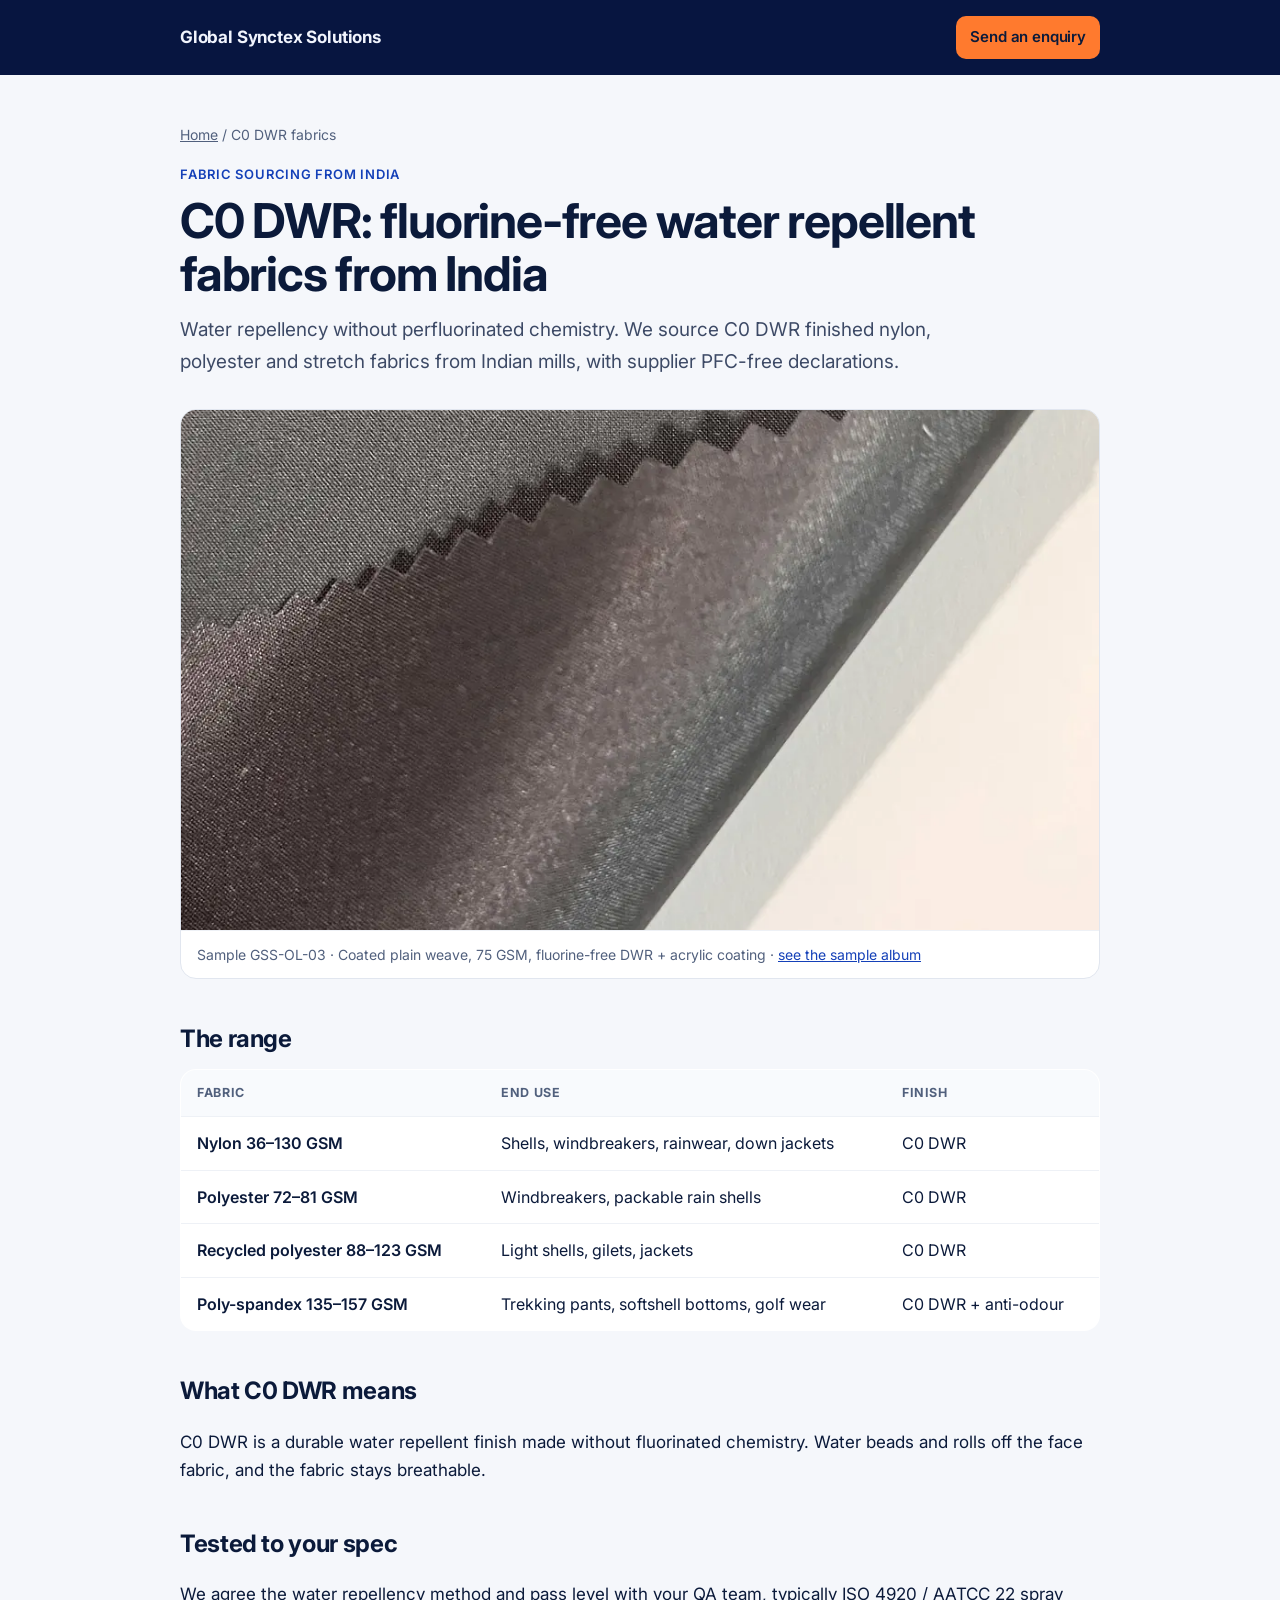
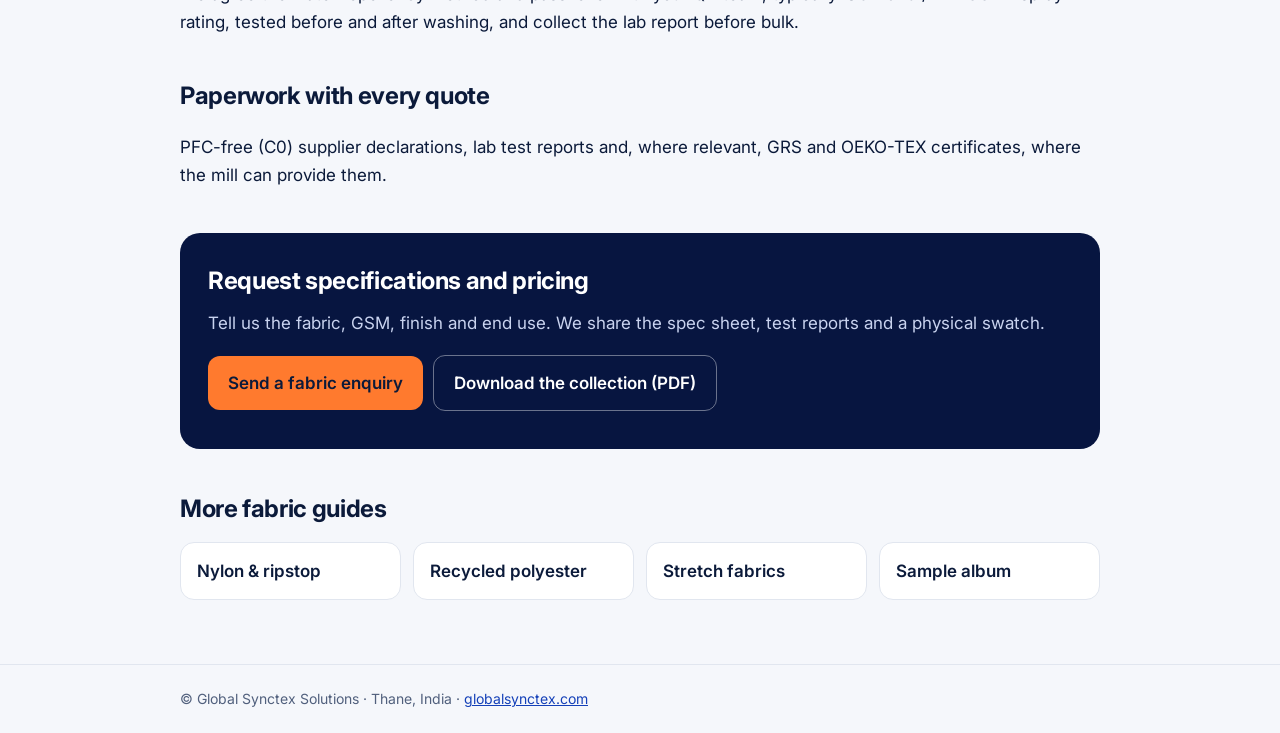
==== c0-dwr-fluorine-free-fabric-india.html @ 4fe4b37b "Create c0-dwr-fluorine-free-fabric-india.html" ====
<!doctype html>
<html lang="en">
<head>
<meta charset="utf-8">
<meta name="viewport" content="width=device-width,initial-scale=1">
<title>C0 DWR Fluorine-Free Water Repellent Fabrics from India | Global Synctex Solutions</title>
<meta name="description" content="PFAS-free C0 DWR water repellent fabrics in nylon, polyester, recycled polyester and stretch, sourced from Indian mills and tested to your water repellency spec.">
<link rel="canonical" href="https://globalsynctex.com/c0-dwr-fluorine-free-fabric-india.html">
<meta property="og:type" content="article"><meta property="og:title" content="C0 DWR Fluorine-Free Water Repellent Fabrics from India | Global Synctex Solutions"><meta property="og:description" content="PFAS-free C0 DWR water repellent fabrics in nylon, polyester, recycled polyester and stretch, sourced from Indian mills and tested to your water repellency spec."><meta property="og:url" content="https://globalsynctex.com/c0-dwr-fluorine-free-fabric-india.html"><meta property="og:image" content="https://globalsynctex.com/gss-ol-03-large.webp">
<link rel="preconnect" href="https://fonts.googleapis.com"><link rel="stylesheet" href="https://fonts.googleapis.com/css2?family=Inter:opsz,wght@14..32,400..800&display=swap">
<link rel="stylesheet" href="guides.css">
<script type="application/ld+json">{"@context": "https://schema.org", "@type": "BreadcrumbList", "itemListElement": [{"@type": "ListItem", "position": 1, "name": "Home", "item": "https://globalsynctex.com/"}, {"@type": "ListItem", "position": 2, "name": "C0 DWR fabrics", "item": "https://globalsynctex.com/c0-dwr-fluorine-free-fabric-india.html"}]}</script>
</head>
<body>
<header><div class="w"><a href="./">Global Synctex Solutions</a><a class="cta" href="./#enquire">Send an enquiry</a></div></header>
<main><div class="w">
<nav class="crumb" aria-label="Breadcrumb"><a href="./">Home</a> / C0 DWR fabrics</nav>
<span class="eyebrow">Fabric sourcing from India</span>
<h1>C0 DWR: fluorine-free water repellent fabrics from India</h1>
<p class="lede">Water repellency without perfluorinated chemistry. We source C0 DWR finished nylon, polyester and stretch fabrics from Indian mills, with supplier PFC-free declarations.</p>
<figure><img src="gss-ol-03-large.webp" alt="Coated plain weave fabric sample, GSS-OL-03" width="1280" height="960" loading="eager"><figcaption>Sample GSS-OL-03 · Coated plain weave, 75 GSM, fluorine-free DWR + acrylic coating · <a href="./#samples">see the sample album</a></figcaption></figure>
<h2>The range</h2>
<table><thead><tr><th>Fabric</th><th>End use</th><th>Finish</th></tr></thead><tbody><tr><td>Nylon 36–130 GSM</td><td>Shells, windbreakers, rainwear, down jackets</td><td>C0 DWR</td></tr><tr><td>Polyester 72–81 GSM</td><td>Windbreakers, packable rain shells</td><td>C0 DWR</td></tr><tr><td>Recycled polyester 88–123 GSM</td><td>Light shells, gilets, jackets</td><td>C0 DWR</td></tr><tr><td>Poly-spandex 135–157 GSM</td><td>Trekking pants, softshell bottoms, golf wear</td><td>C0 DWR + anti-odour</td></tr></tbody></table>
<h2>What C0 DWR means</h2><p>C0 DWR is a durable water repellent finish made without fluorinated chemistry. Water beads and rolls off the face fabric, and the fabric stays breathable.</p><h2>Tested to your spec</h2><p>We agree the water repellency method and pass level with your QA team, typically ISO 4920 / AATCC 22 spray rating, tested before and after washing, and collect the lab report before bulk.</p><h2>Paperwork with every quote</h2><p>PFC-free (C0) supplier declarations, lab test reports and, where relevant, GRS and OEKO-TEX certificates, where the mill can provide them.</p>
<div class="box"><h2>Request specifications and pricing</h2><p>Tell us the fabric, GSM, finish and end use. We share the spec sheet, test reports and a physical swatch.</p>
<a class="btn" href="./#enquire">Send a fabric enquiry</a><a class="btn sec" href="Global_Synctex_Performance_Fabrics.pdf" download>Download the collection (PDF)</a></div>
<h2>More fabric guides</h2><div class="more"><a href="nylon-ripstop-fabric-supplier-india.html">Nylon &amp; ripstop</a><a href="recycled-polyester-fabric-supplier-india.html">Recycled polyester</a><a href="stretch-fabric-trekking-pants-india.html">Stretch fabrics</a><a href="./#samples">Sample album</a></div>
</div></main>
<footer><div class="w">© Global Synctex Solutions · Thane, India · <a href="./">globalsynctex.com</a></div></footer>
</body>
</html>
---- guides.css ----
*{box-sizing:border-box}body{margin:0;font-family:Inter,system-ui,-apple-system,"Segoe UI",Roboto,Arial,sans-serif;color:#0b1a3a;background:#f5f7fb;font-size:17px;line-height:1.65}
a{color:#1440b8}a:hover{color:#0c2a80}
header{background:#071540;color:#f1f4fd}header .w{display:flex;justify-content:space-between;align-items:center;gap:16px;padding:16px 20px}
header a{color:#f1f4fd;text-decoration:none;font-weight:700;letter-spacing:-.01em}header .cta{background:#ff7a2e;color:#0b1a3a;border-radius:10px;padding:9px 14px;font-weight:600;font-size:15px}
.w{max-width:960px;margin:0 auto}main .w{padding:48px 20px 64px}
.crumb{font-size:14px;color:#51607d}.crumb a{color:#51607d}
.eyebrow{display:inline-block;margin-top:18px;font-size:13px;font-weight:600;letter-spacing:.06em;text-transform:uppercase;color:#1440b8}
h1{font-size:clamp(32px,4.4vw,48px);line-height:1.1;letter-spacing:-.025em;margin:8px 0 14px}
.lede{font-size:19px;color:#3d4a66;max-width:44em;margin:0}
figure{margin:32px 0;border-radius:16px;overflow:hidden;border:1px solid #e1e6ef;background:#fff}figure img{display:block;width:100%;height:auto;max-height:520px;object-fit:cover}figcaption{padding:12px 16px;font-size:14px;color:#51607d;border-top:1px solid #eef1f6}
h2{font-size:24px;letter-spacing:-.015em;margin:40px 0 10px}
table{width:100%;border-collapse:collapse;background:#fff;border:1px solid #e1e6ef;border-radius:16px;overflow:hidden;font-size:16px}
th,td{text-align:left;padding:13px 16px;border-bottom:1px solid #eef1f6;vertical-align:top}thead th{font-size:12.5px;letter-spacing:.05em;text-transform:uppercase;color:#51607d;background:#f8fafd}
tbody tr:last-child td{border-bottom:0}td:first-child{font-weight:600;white-space:nowrap}
.box{margin-top:44px;background:#071540;color:#f1f4fd;border-radius:20px;padding:28px}.box h2{margin:0 0 8px;color:#fff}.box p{margin:0 0 18px;color:#c9d3ef}
.btn{display:inline-block;background:#ff7a2e;color:#0b1a3a;font-weight:600;text-decoration:none;border-radius:12px;padding:13px 20px;margin:0 10px 10px 0}.btn.sec{background:transparent;color:#fff;border:1px solid rgba(255,255,255,.4)}
.more{display:grid;grid-template-columns:repeat(auto-fit,minmax(200px,1fr));gap:12px;margin-top:14px}
.more a{display:block;background:#fff;border:1px solid #e1e6ef;border-radius:14px;padding:14px 16px;text-decoration:none;font-weight:600;color:#0b1a3a}.more a:hover{border-color:#1440b8;color:#1440b8}
footer{border-top:1px solid #e1e6ef}footer .w{padding:22px 20px;font-size:14px;color:#51607d}
@media(max-width:600px){td:first-child{white-space:normal}th,td{padding:11px 12px}}
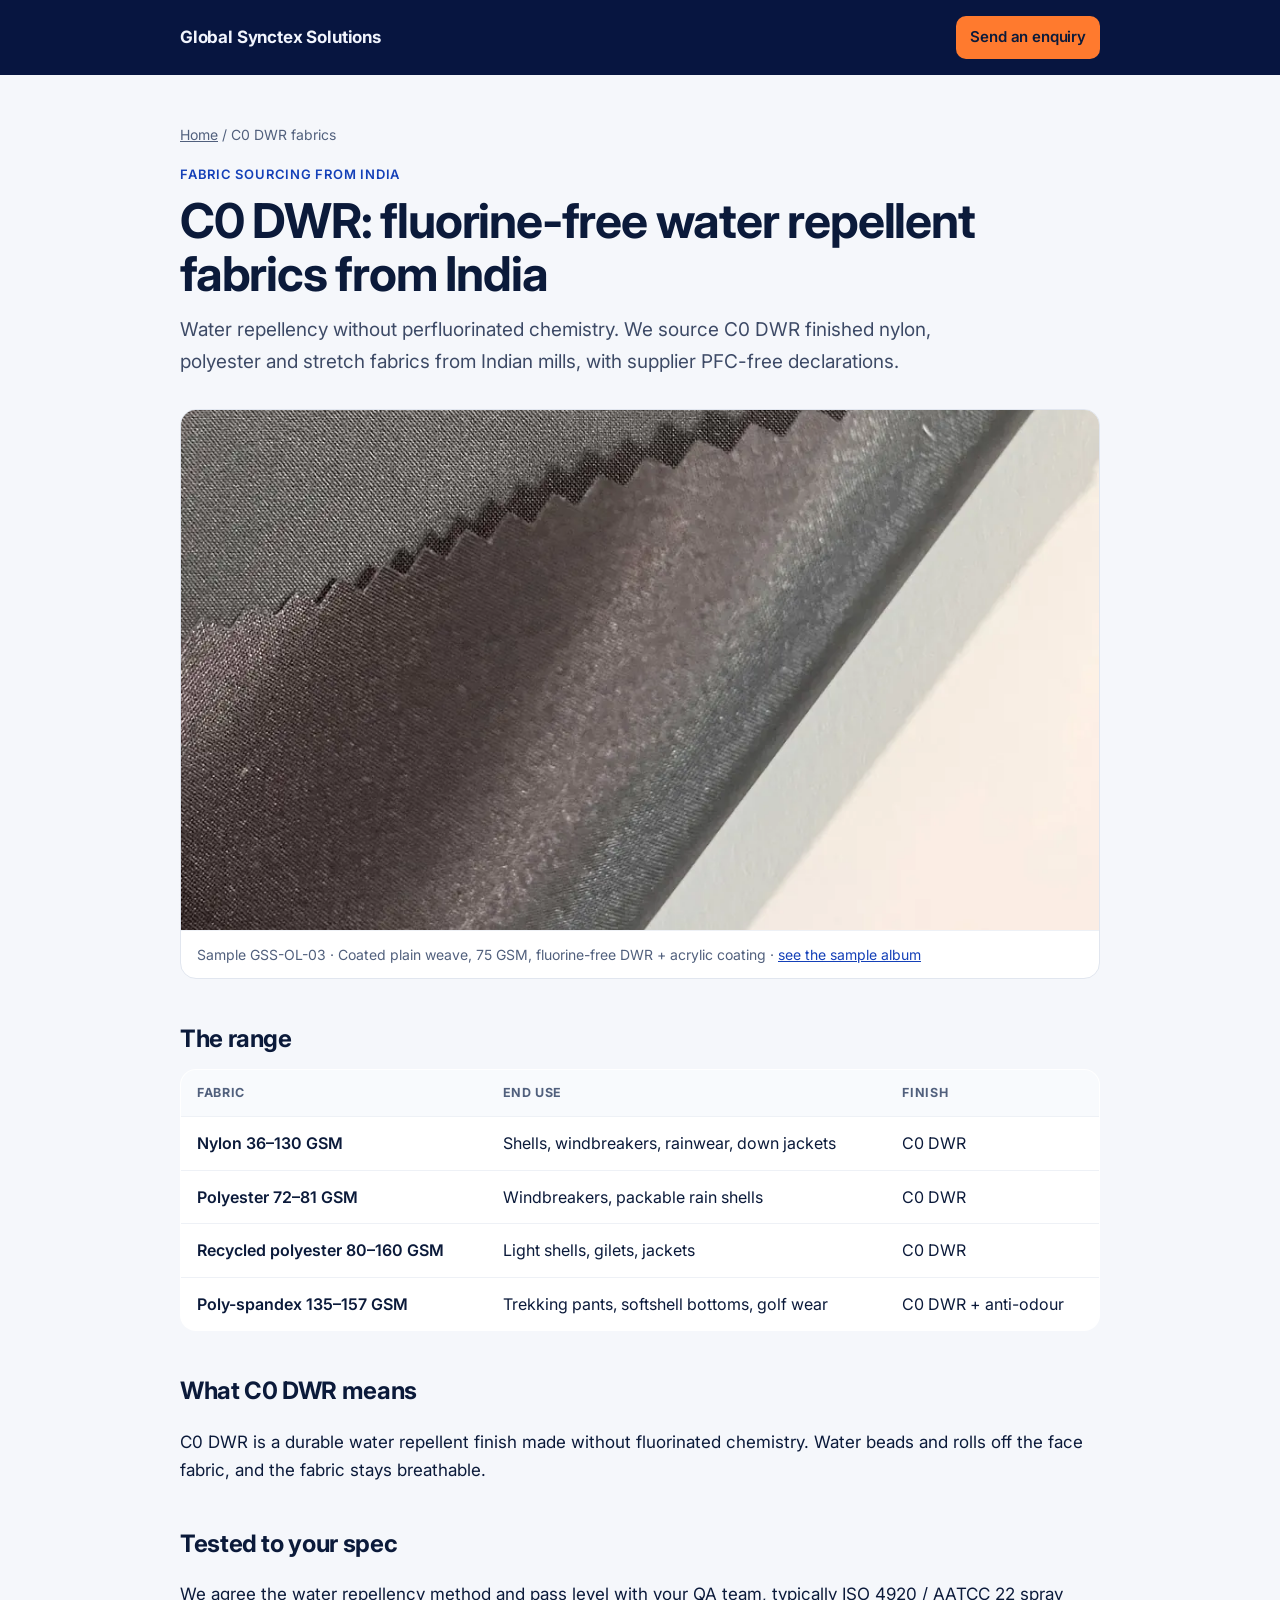
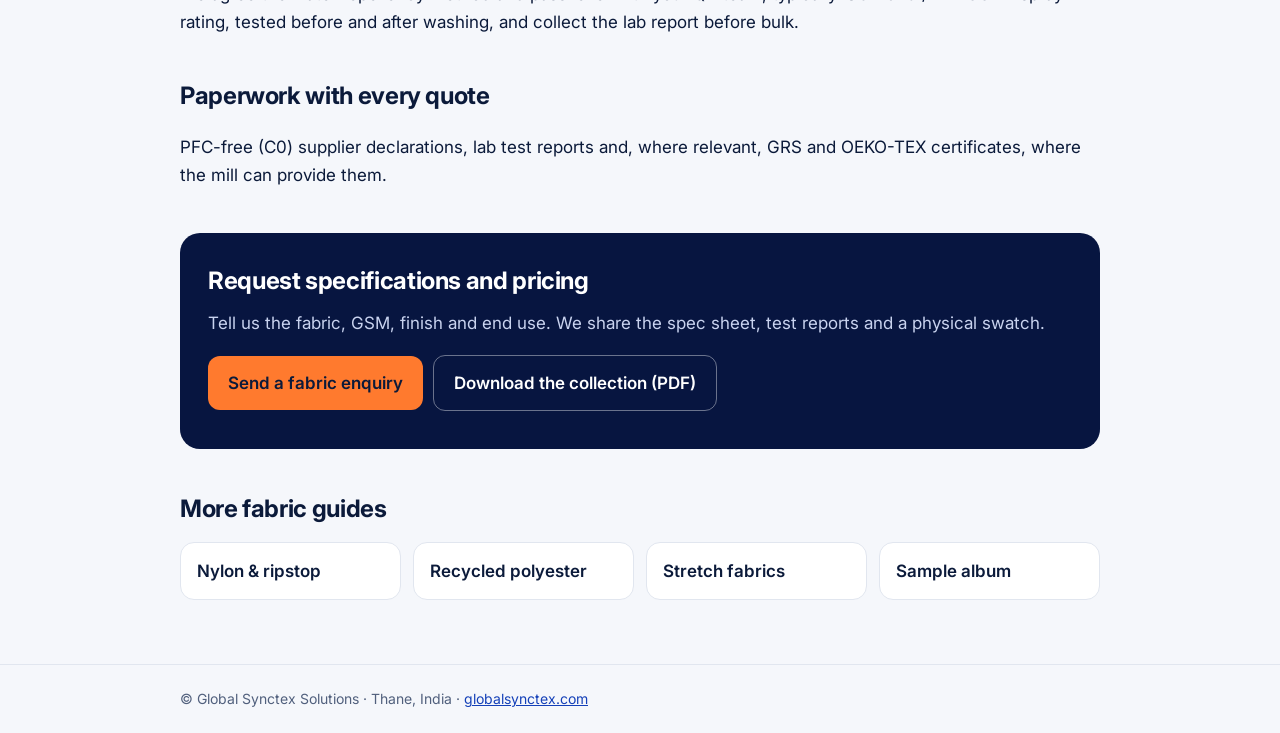
==== commit 3f061e76: "Update c0-dwr-fluorine-free-fabric-india.html" ====
--- a/c0-dwr-fluorine-free-fabric-india.html
+++ b/c0-dwr-fluorine-free-fabric-india.html
@@ -20,7 +20,7 @@
 <p class="lede">Water repellency without perfluorinated chemistry. We source C0 DWR finished nylon, polyester and stretch fabrics from Indian mills, with supplier PFC-free declarations.</p>
 <figure><img src="gss-ol-03-large.webp" alt="Coated plain weave fabric sample, GSS-OL-03" width="1280" height="960" loading="eager"><figcaption>Sample GSS-OL-03 · Coated plain weave, 75 GSM, fluorine-free DWR + acrylic coating · <a href="./#samples">see the sample album</a></figcaption></figure>
 <h2>The range</h2>
-<table><thead><tr><th>Fabric</th><th>End use</th><th>Finish</th></tr></thead><tbody><tr><td>Nylon 36–130 GSM</td><td>Shells, windbreakers, rainwear, down jackets</td><td>C0 DWR</td></tr><tr><td>Polyester 72–81 GSM</td><td>Windbreakers, packable rain shells</td><td>C0 DWR</td></tr><tr><td>Recycled polyester 88–123 GSM</td><td>Light shells, gilets, jackets</td><td>C0 DWR</td></tr><tr><td>Poly-spandex 135–157 GSM</td><td>Trekking pants, softshell bottoms, golf wear</td><td>C0 DWR + anti-odour</td></tr></tbody></table>
+<table><thead><tr><th>Fabric</th><th>End use</th><th>Finish</th></tr></thead><tbody><tr><td>Nylon 36–130 GSM</td><td>Shells, windbreakers, rainwear, down jackets</td><td>C0 DWR</td></tr><tr><td>Polyester 72–81 GSM</td><td>Windbreakers, packable rain shells</td><td>C0 DWR</td></tr><tr><td>Recycled polyester 80–160 GSM</td><td>Light shells, gilets, jackets</td><td>C0 DWR</td></tr><tr><td>Poly-spandex 135–157 GSM</td><td>Trekking pants, softshell bottoms, golf wear</td><td>C0 DWR + anti-odour</td></tr></tbody></table>
 <h2>What C0 DWR means</h2><p>C0 DWR is a durable water repellent finish made without fluorinated chemistry. Water beads and rolls off the face fabric, and the fabric stays breathable.</p><h2>Tested to your spec</h2><p>We agree the water repellency method and pass level with your QA team, typically ISO 4920 / AATCC 22 spray rating, tested before and after washing, and collect the lab report before bulk.</p><h2>Paperwork with every quote</h2><p>PFC-free (C0) supplier declarations, lab test reports and, where relevant, GRS and OEKO-TEX certificates, where the mill can provide them.</p>
 <div class="box"><h2>Request specifications and pricing</h2><p>Tell us the fabric, GSM, finish and end use. We share the spec sheet, test reports and a physical swatch.</p>
 <a class="btn" href="./#enquire">Send a fabric enquiry</a><a class="btn sec" href="Global_Synctex_Performance_Fabrics.pdf" download>Download the collection (PDF)</a></div>
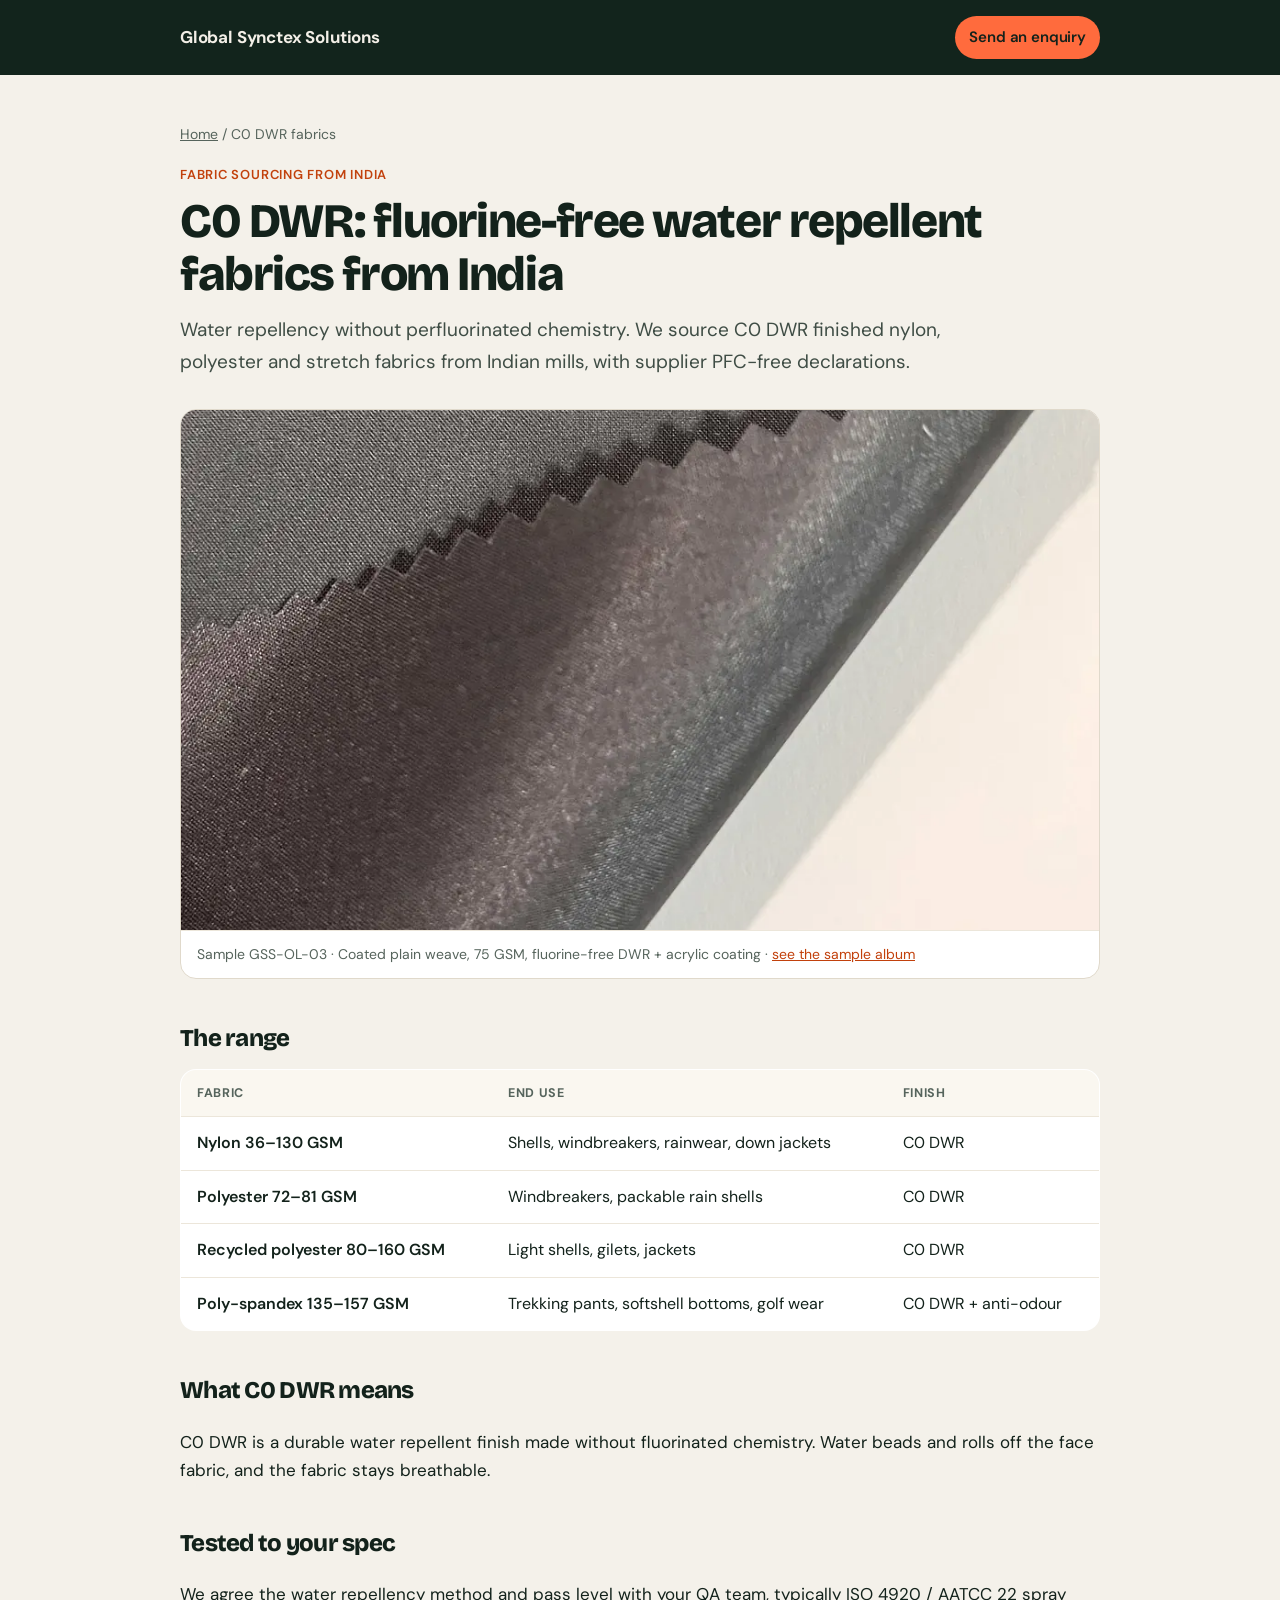
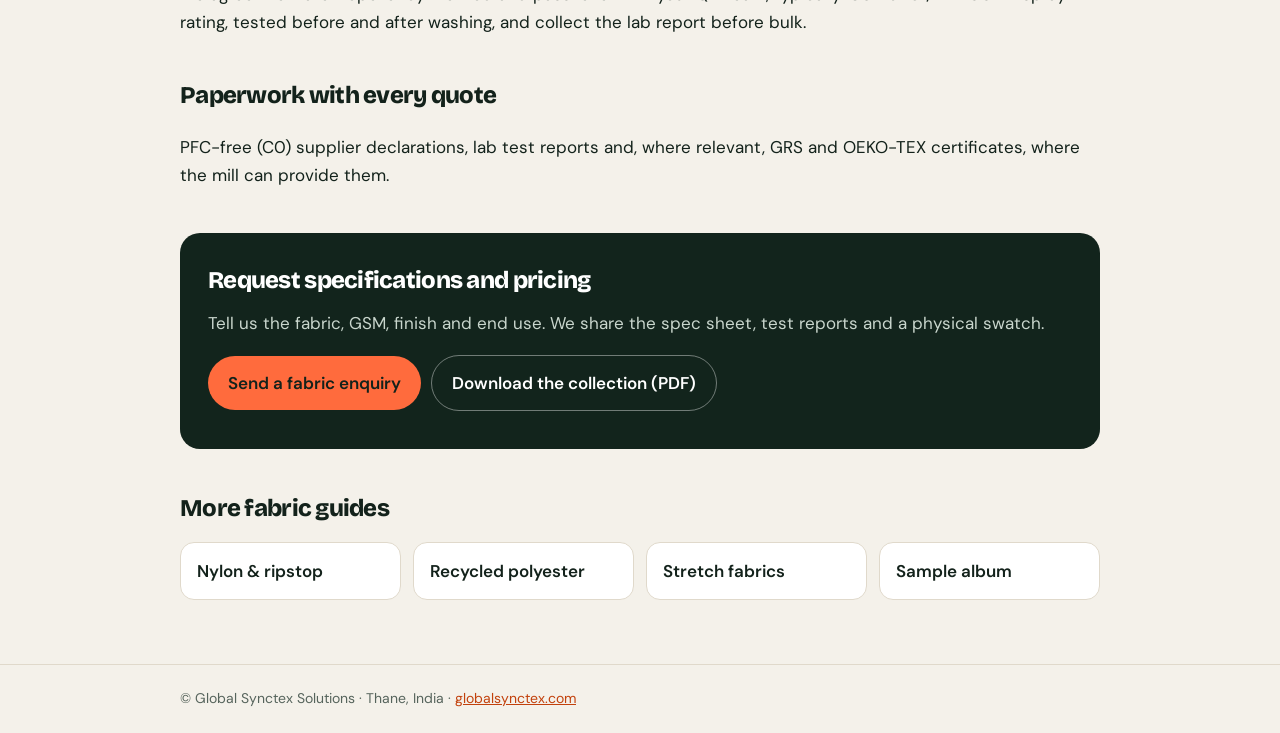
==== commit 856e4495: "Restyle site: pine/bone/ember palette, Bricolage Grotesque + DM Sans Palette now matches the AW28/SS" ====
--- a/c0-dwr-fluorine-free-fabric-india.html
+++ b/c0-dwr-fluorine-free-fabric-india.html
@@ -7,7 +7,7 @@
 <meta name="description" content="PFAS-free C0 DWR water repellent fabrics in nylon, polyester, recycled polyester and stretch, sourced from Indian mills and tested to your water repellency spec.">
 <link rel="canonical" href="https://globalsynctex.com/c0-dwr-fluorine-free-fabric-india.html">
 <meta property="og:type" content="article"><meta property="og:title" content="C0 DWR Fluorine-Free Water Repellent Fabrics from India | Global Synctex Solutions"><meta property="og:description" content="PFAS-free C0 DWR water repellent fabrics in nylon, polyester, recycled polyester and stretch, sourced from Indian mills and tested to your water repellency spec."><meta property="og:url" content="https://globalsynctex.com/c0-dwr-fluorine-free-fabric-india.html"><meta property="og:image" content="https://globalsynctex.com/gss-ol-03-large.webp">
-<link rel="preconnect" href="https://fonts.googleapis.com"><link rel="stylesheet" href="https://fonts.googleapis.com/css2?family=Inter:opsz,wght@14..32,400..800&display=swap">
+<link rel="preconnect" href="https://fonts.googleapis.com"><link rel="stylesheet" href="https://fonts.googleapis.com/css2?family=Bricolage+Grotesque:opsz,wght@12..96,500..800&family=DM+Sans:opsz,wght@9..40,400..700&family=DM+Mono:wght@400;500&display=swap">
 <link rel="stylesheet" href="guides.css">
 <script type="application/ld+json">{"@context": "https://schema.org", "@type": "BreadcrumbList", "itemListElement": [{"@type": "ListItem", "position": 1, "name": "Home", "item": "https://globalsynctex.com/"}, {"@type": "ListItem", "position": 2, "name": "C0 DWR fabrics", "item": "https://globalsynctex.com/c0-dwr-fluorine-free-fabric-india.html"}]}</script>
 </head>
--- a/guides.css
+++ b/guides.css
@@ -1,20 +1,23 @@
-*{box-sizing:border-box}body{margin:0;font-family:Inter,system-ui,-apple-system,"Segoe UI",Roboto,Arial,sans-serif;color:#0b1a3a;background:#f5f7fb;font-size:17px;line-height:1.65}
-a{color:#1440b8}a:hover{color:#0c2a80}
-header{background:#071540;color:#f1f4fd}header .w{display:flex;justify-content:space-between;align-items:center;gap:16px;padding:16px 20px}
-header a{color:#f1f4fd;text-decoration:none;font-weight:700;letter-spacing:-.01em}header .cta{background:#ff7a2e;color:#0b1a3a;border-radius:10px;padding:9px 14px;font-weight:600;font-size:15px}
+*{box-sizing:border-box}body{margin:0;font-family:"DM Sans",system-ui,-apple-system,"Segoe UI",Roboto,Arial,sans-serif;color:#13221b;background:#f4f1ea;font-size:17px;line-height:1.65}
+a{color:#c2410c}a:hover{color:#9a330a}
+header{background:#12241c;color:#f3efe7}header .w{display:flex;justify-content:space-between;align-items:center;gap:16px;padding:16px 20px}
+header a{color:#f3efe7;text-decoration:none;font-weight:700;letter-spacing:-.01em}header .cta{background:#ff6b3d;color:#13221b;border-radius:10px;padding:9px 14px;font-weight:600;font-size:15px}
 .w{max-width:960px;margin:0 auto}main .w{padding:48px 20px 64px}
-.crumb{font-size:14px;color:#51607d}.crumb a{color:#51607d}
-.eyebrow{display:inline-block;margin-top:18px;font-size:13px;font-weight:600;letter-spacing:.06em;text-transform:uppercase;color:#1440b8}
+.crumb{font-size:14px;color:#56645c}.crumb a{color:#56645c}
+.eyebrow{display:inline-block;margin-top:18px;font-size:13px;font-weight:600;letter-spacing:.06em;text-transform:uppercase;color:#c2410c}
 h1{font-size:clamp(32px,4.4vw,48px);line-height:1.1;letter-spacing:-.025em;margin:8px 0 14px}
-.lede{font-size:19px;color:#3d4a66;max-width:44em;margin:0}
-figure{margin:32px 0;border-radius:16px;overflow:hidden;border:1px solid #e1e6ef;background:#fff}figure img{display:block;width:100%;height:auto;max-height:520px;object-fit:cover}figcaption{padding:12px 16px;font-size:14px;color:#51607d;border-top:1px solid #eef1f6}
+.lede{font-size:19px;color:#3f4d45;max-width:44em;margin:0}
+figure{margin:32px 0;border-radius:16px;overflow:hidden;border:1px solid #e0d9cb;background:#fff}figure img{display:block;width:100%;height:auto;max-height:520px;object-fit:cover}figcaption{padding:12px 16px;font-size:14px;color:#56645c;border-top:1px solid #ece6da}
 h2{font-size:24px;letter-spacing:-.015em;margin:40px 0 10px}
-table{width:100%;border-collapse:collapse;background:#fff;border:1px solid #e1e6ef;border-radius:16px;overflow:hidden;font-size:16px}
-th,td{text-align:left;padding:13px 16px;border-bottom:1px solid #eef1f6;vertical-align:top}thead th{font-size:12.5px;letter-spacing:.05em;text-transform:uppercase;color:#51607d;background:#f8fafd}
+table{width:100%;border-collapse:collapse;background:#fff;border:1px solid #e0d9cb;border-radius:16px;overflow:hidden;font-size:16px}
+th,td{text-align:left;padding:13px 16px;border-bottom:1px solid #ece6da;vertical-align:top}thead th{font-size:12.5px;letter-spacing:.05em;text-transform:uppercase;color:#56645c;background:#faf7f0}
 tbody tr:last-child td{border-bottom:0}td:first-child{font-weight:600;white-space:nowrap}
-.box{margin-top:44px;background:#071540;color:#f1f4fd;border-radius:20px;padding:28px}.box h2{margin:0 0 8px;color:#fff}.box p{margin:0 0 18px;color:#c9d3ef}
-.btn{display:inline-block;background:#ff7a2e;color:#0b1a3a;font-weight:600;text-decoration:none;border-radius:12px;padding:13px 20px;margin:0 10px 10px 0}.btn.sec{background:transparent;color:#fff;border:1px solid rgba(255,255,255,.4)}
+.box{margin-top:44px;background:#12241c;color:#f3efe7;border-radius:20px;padding:28px}.box h2{margin:0 0 8px;color:#fff}.box p{margin:0 0 18px;color:#c9d6cd}
+.btn{display:inline-block;background:#ff6b3d;color:#13221b;font-weight:600;text-decoration:none;border-radius:12px;padding:13px 20px;margin:0 10px 10px 0}.btn.sec{background:transparent;color:#fff;border:1px solid rgba(255,255,255,.4)}
 .more{display:grid;grid-template-columns:repeat(auto-fit,minmax(200px,1fr));gap:12px;margin-top:14px}
-.more a{display:block;background:#fff;border:1px solid #e1e6ef;border-radius:14px;padding:14px 16px;text-decoration:none;font-weight:600;color:#0b1a3a}.more a:hover{border-color:#1440b8;color:#1440b8}
-footer{border-top:1px solid #e1e6ef}footer .w{padding:22px 20px;font-size:14px;color:#51607d}
+.more a{display:block;background:#fff;border:1px solid #e0d9cb;border-radius:14px;padding:14px 16px;text-decoration:none;font-weight:600;color:#13221b}.more a:hover{border-color:#c2410c;color:#c2410c}
+footer{border-top:1px solid #e0d9cb}footer .w{padding:22px 20px;font-size:14px;color:#56645c}
 @media(max-width:600px){td:first-child{white-space:normal}th,td{padding:11px 12px}}
+
+h1,h2{font-family:"Bricolage Grotesque","DM Sans",system-ui,sans-serif;letter-spacing:-.03em;font-weight:800}
+.btn,header .cta{border-radius:999px}
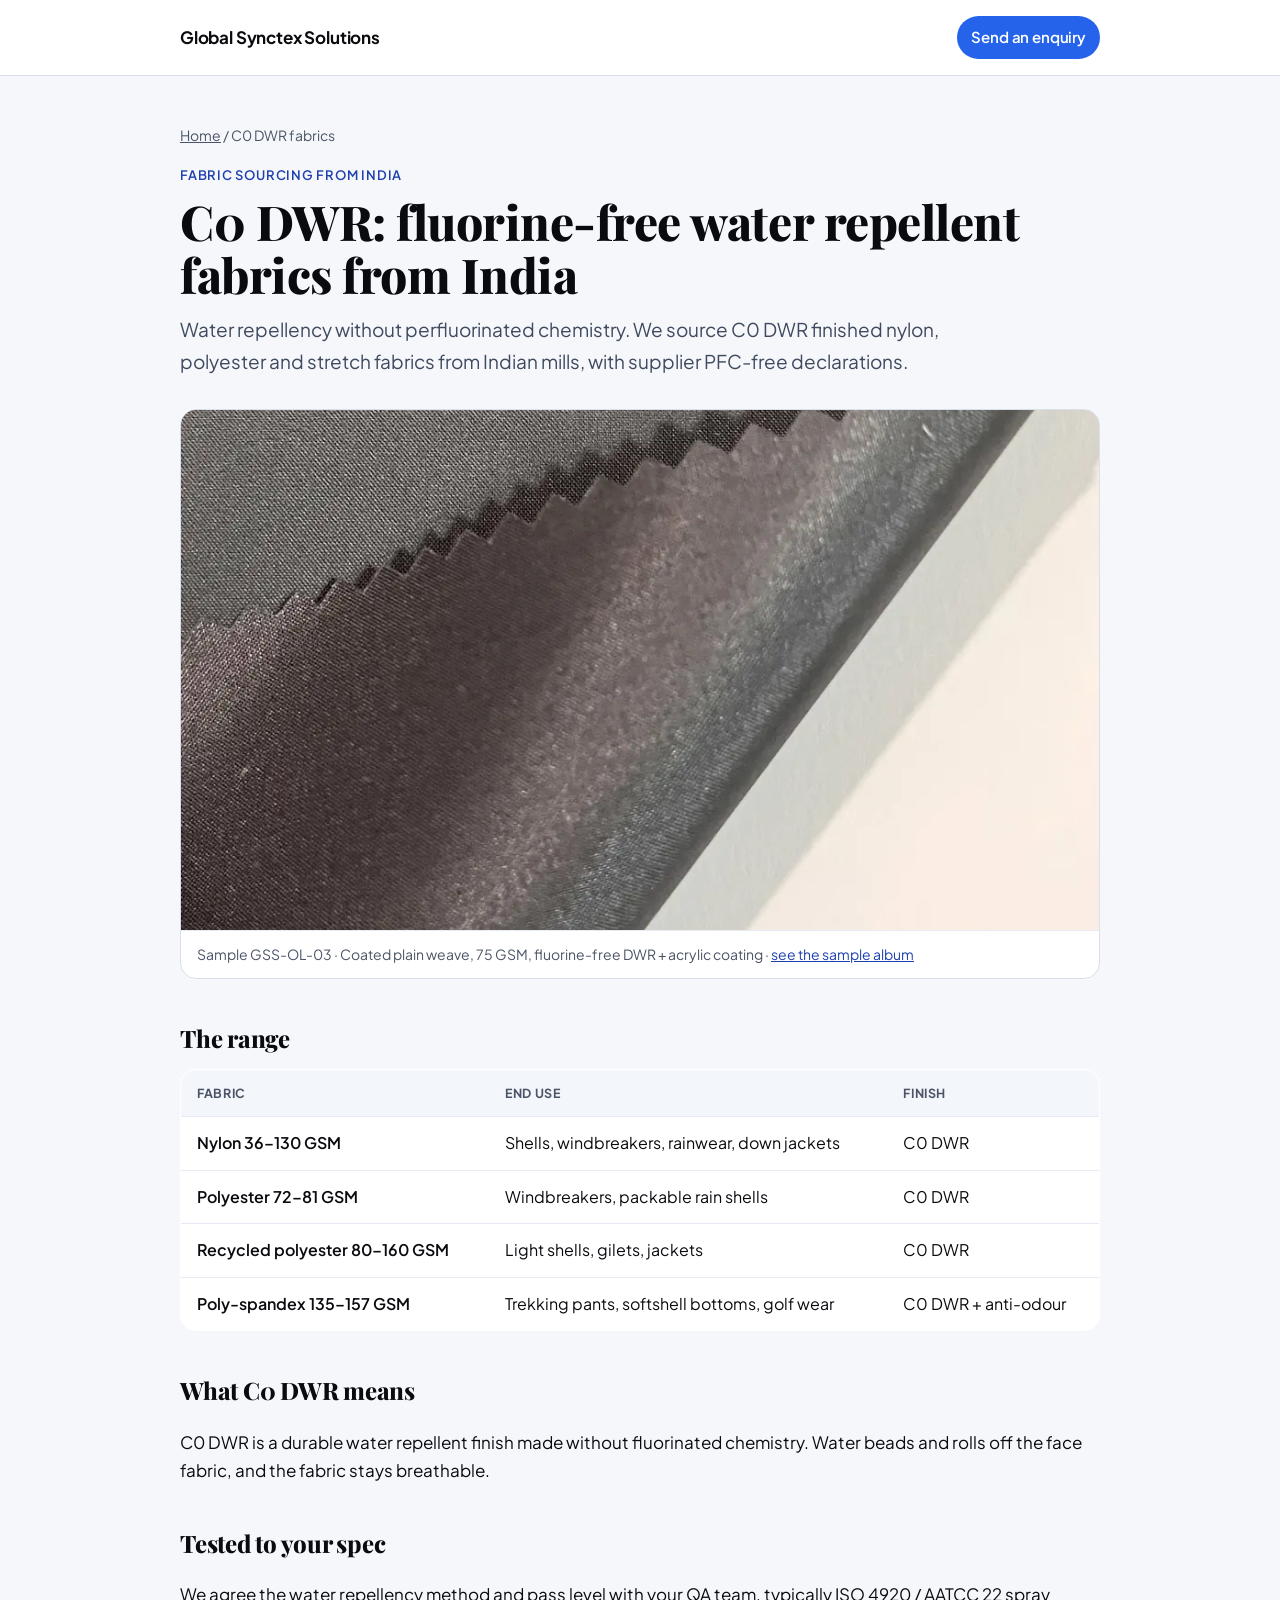
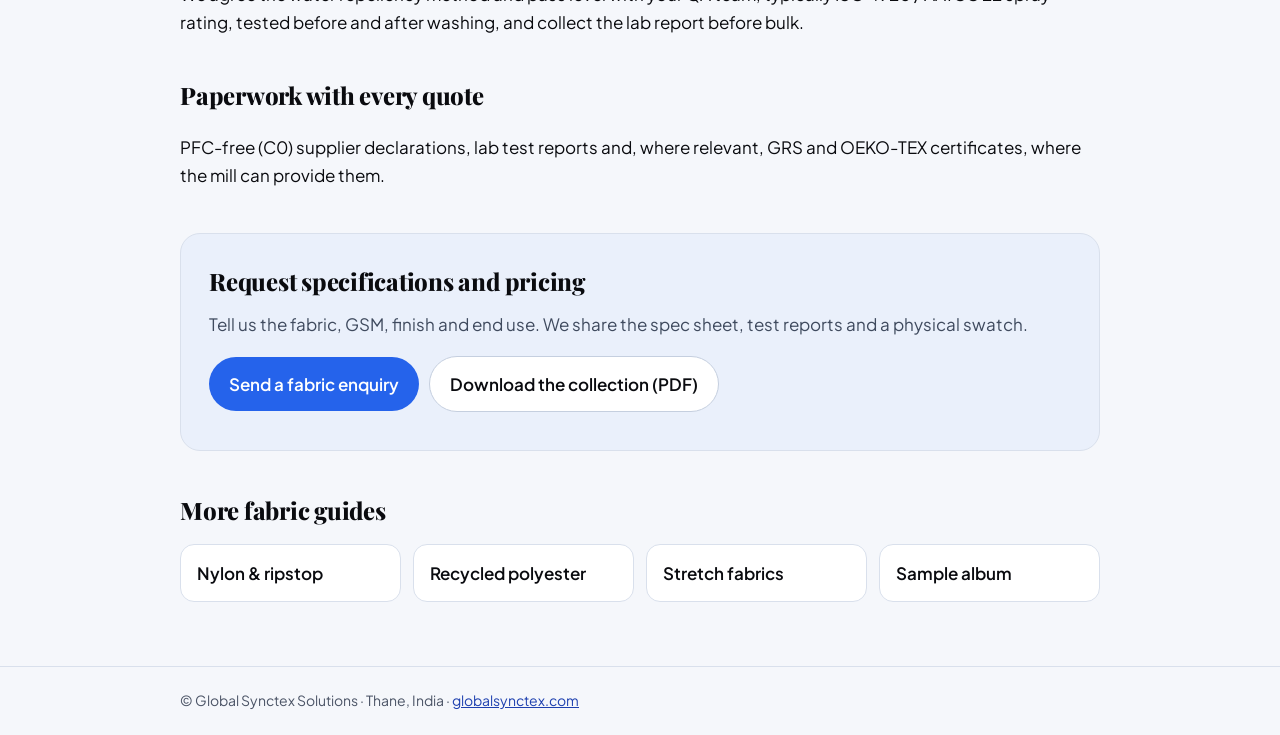
==== commit 10c9926f: "Switch site to a light palette: black and blue, Playfair Display Replace the dark pine theme with wh" ====
--- a/c0-dwr-fluorine-free-fabric-india.html
+++ b/c0-dwr-fluorine-free-fabric-india.html
@@ -7,7 +7,7 @@
 <meta name="description" content="PFAS-free C0 DWR water repellent fabrics in nylon, polyester, recycled polyester and stretch, sourced from Indian mills and tested to your water repellency spec.">
 <link rel="canonical" href="https://globalsynctex.com/c0-dwr-fluorine-free-fabric-india.html">
 <meta property="og:type" content="article"><meta property="og:title" content="C0 DWR Fluorine-Free Water Repellent Fabrics from India | Global Synctex Solutions"><meta property="og:description" content="PFAS-free C0 DWR water repellent fabrics in nylon, polyester, recycled polyester and stretch, sourced from Indian mills and tested to your water repellency spec."><meta property="og:url" content="https://globalsynctex.com/c0-dwr-fluorine-free-fabric-india.html"><meta property="og:image" content="https://globalsynctex.com/gss-ol-03-large.webp">
-<link rel="preconnect" href="https://fonts.googleapis.com"><link rel="stylesheet" href="https://fonts.googleapis.com/css2?family=Bricolage+Grotesque:opsz,wght@12..96,500..800&family=DM+Sans:opsz,wght@9..40,400..700&family=DM+Mono:wght@400;500&display=swap">
+<link rel="preconnect" href="https://fonts.googleapis.com"><link rel="stylesheet" href="https://fonts.googleapis.com/css2?family=Playfair+Display:ital,wght@0,500..900;1,500..900&family=Plus+Jakarta+Sans:ital,wght@0,400..800;1,400..800&family=DM+Mono:wght@400;500&display=swap">
 <link rel="stylesheet" href="guides.css">
 <script type="application/ld+json">{"@context": "https://schema.org", "@type": "BreadcrumbList", "itemListElement": [{"@type": "ListItem", "position": 1, "name": "Home", "item": "https://globalsynctex.com/"}, {"@type": "ListItem", "position": 2, "name": "C0 DWR fabrics", "item": "https://globalsynctex.com/c0-dwr-fluorine-free-fabric-india.html"}]}</script>
 </head>
--- a/guides.css
+++ b/guides.css
@@ -1,23 +1,23 @@
-*{box-sizing:border-box}body{margin:0;font-family:"DM Sans",system-ui,-apple-system,"Segoe UI",Roboto,Arial,sans-serif;color:#13221b;background:#f4f1ea;font-size:17px;line-height:1.65}
-a{color:#c2410c}a:hover{color:#9a330a}
-header{background:#12241c;color:#f3efe7}header .w{display:flex;justify-content:space-between;align-items:center;gap:16px;padding:16px 20px}
-header a{color:#f3efe7;text-decoration:none;font-weight:700;letter-spacing:-.01em}header .cta{background:#ff6b3d;color:#13221b;border-radius:10px;padding:9px 14px;font-weight:600;font-size:15px}
+*{box-sizing:border-box}body{margin:0;font-family:"Plus Jakarta Sans",system-ui,-apple-system,"Segoe UI",Roboto,Arial,sans-serif;color:#0a0b0f;background:#f5f7fb;font-size:17px;line-height:1.65}
+a{color:#1e40af}a:hover{color:#1e3a8a}
+header{background:#ffffff;color:#0a0b0f;border-bottom:1px solid #d9e0ec}header .w{display:flex;justify-content:space-between;align-items:center;gap:16px;padding:16px 20px}
+header a{color:#0a0b0f;text-decoration:none;font-weight:700;letter-spacing:-.01em}header .cta{background:#2563eb;color:#ffffff;border-radius:10px;padding:9px 14px;font-weight:600;font-size:15px}
 .w{max-width:960px;margin:0 auto}main .w{padding:48px 20px 64px}
-.crumb{font-size:14px;color:#56645c}.crumb a{color:#56645c}
-.eyebrow{display:inline-block;margin-top:18px;font-size:13px;font-weight:600;letter-spacing:.06em;text-transform:uppercase;color:#c2410c}
+.crumb{font-size:14px;color:#4b5466}.crumb a{color:#4b5466}
+.eyebrow{display:inline-block;margin-top:18px;font-size:13px;font-weight:600;letter-spacing:.06em;text-transform:uppercase;color:#1e40af}
 h1{font-size:clamp(32px,4.4vw,48px);line-height:1.1;letter-spacing:-.025em;margin:8px 0 14px}
-.lede{font-size:19px;color:#3f4d45;max-width:44em;margin:0}
-figure{margin:32px 0;border-radius:16px;overflow:hidden;border:1px solid #e0d9cb;background:#fff}figure img{display:block;width:100%;height:auto;max-height:520px;object-fit:cover}figcaption{padding:12px 16px;font-size:14px;color:#56645c;border-top:1px solid #ece6da}
+.lede{font-size:19px;color:#3f4a5e;max-width:44em;margin:0}
+figure{margin:32px 0;border-radius:16px;overflow:hidden;border:1px solid #d9e0ec;background:#fff}figure img{display:block;width:100%;height:auto;max-height:520px;object-fit:cover}figcaption{padding:12px 16px;font-size:14px;color:#4b5466;border-top:1px solid #e6ebf3}
 h2{font-size:24px;letter-spacing:-.015em;margin:40px 0 10px}
-table{width:100%;border-collapse:collapse;background:#fff;border:1px solid #e0d9cb;border-radius:16px;overflow:hidden;font-size:16px}
-th,td{text-align:left;padding:13px 16px;border-bottom:1px solid #ece6da;vertical-align:top}thead th{font-size:12.5px;letter-spacing:.05em;text-transform:uppercase;color:#56645c;background:#faf7f0}
+table{width:100%;border-collapse:collapse;background:#fff;border:1px solid #d9e0ec;border-radius:16px;overflow:hidden;font-size:16px}
+th,td{text-align:left;padding:13px 16px;border-bottom:1px solid #e6ebf3;vertical-align:top}thead th{font-size:12.5px;letter-spacing:.05em;text-transform:uppercase;color:#4b5466;background:#f3f6fb}
 tbody tr:last-child td{border-bottom:0}td:first-child{font-weight:600;white-space:nowrap}
-.box{margin-top:44px;background:#12241c;color:#f3efe7;border-radius:20px;padding:28px}.box h2{margin:0 0 8px;color:#fff}.box p{margin:0 0 18px;color:#c9d6cd}
-.btn{display:inline-block;background:#ff6b3d;color:#13221b;font-weight:600;text-decoration:none;border-radius:12px;padding:13px 20px;margin:0 10px 10px 0}.btn.sec{background:transparent;color:#fff;border:1px solid rgba(255,255,255,.4)}
+.box{margin-top:44px;background:#eaf0fb;color:#0a0b0f;border:1px solid #d9e0ec;border-radius:20px;padding:28px}.box h2{margin:0 0 8px;color:#0a0b0f}.box p{margin:0 0 18px;color:#3f4a5e}
+.btn{display:inline-block;background:#2563eb;color:#ffffff;font-weight:600;text-decoration:none;border-radius:12px;padding:13px 20px;margin:0 10px 10px 0}.btn.sec{background:#ffffff;color:#0a0b0f;border:1px solid #c5cfdf}
 .more{display:grid;grid-template-columns:repeat(auto-fit,minmax(200px,1fr));gap:12px;margin-top:14px}
-.more a{display:block;background:#fff;border:1px solid #e0d9cb;border-radius:14px;padding:14px 16px;text-decoration:none;font-weight:600;color:#13221b}.more a:hover{border-color:#c2410c;color:#c2410c}
-footer{border-top:1px solid #e0d9cb}footer .w{padding:22px 20px;font-size:14px;color:#56645c}
+.more a{display:block;background:#fff;border:1px solid #d9e0ec;border-radius:14px;padding:14px 16px;text-decoration:none;font-weight:600;color:#0a0b0f}.more a:hover{border-color:#1e40af;color:#1e40af}
+footer{border-top:1px solid #d9e0ec}footer .w{padding:22px 20px;font-size:14px;color:#4b5466}
 @media(max-width:600px){td:first-child{white-space:normal}th,td{padding:11px 12px}}
 
-h1,h2{font-family:"Bricolage Grotesque","DM Sans",system-ui,sans-serif;letter-spacing:-.03em;font-weight:800}
+h1,h2{font-family:"Playfair Display",Georgia,serif;letter-spacing:-.01em;font-weight:800}
 .btn,header .cta{border-radius:999px}
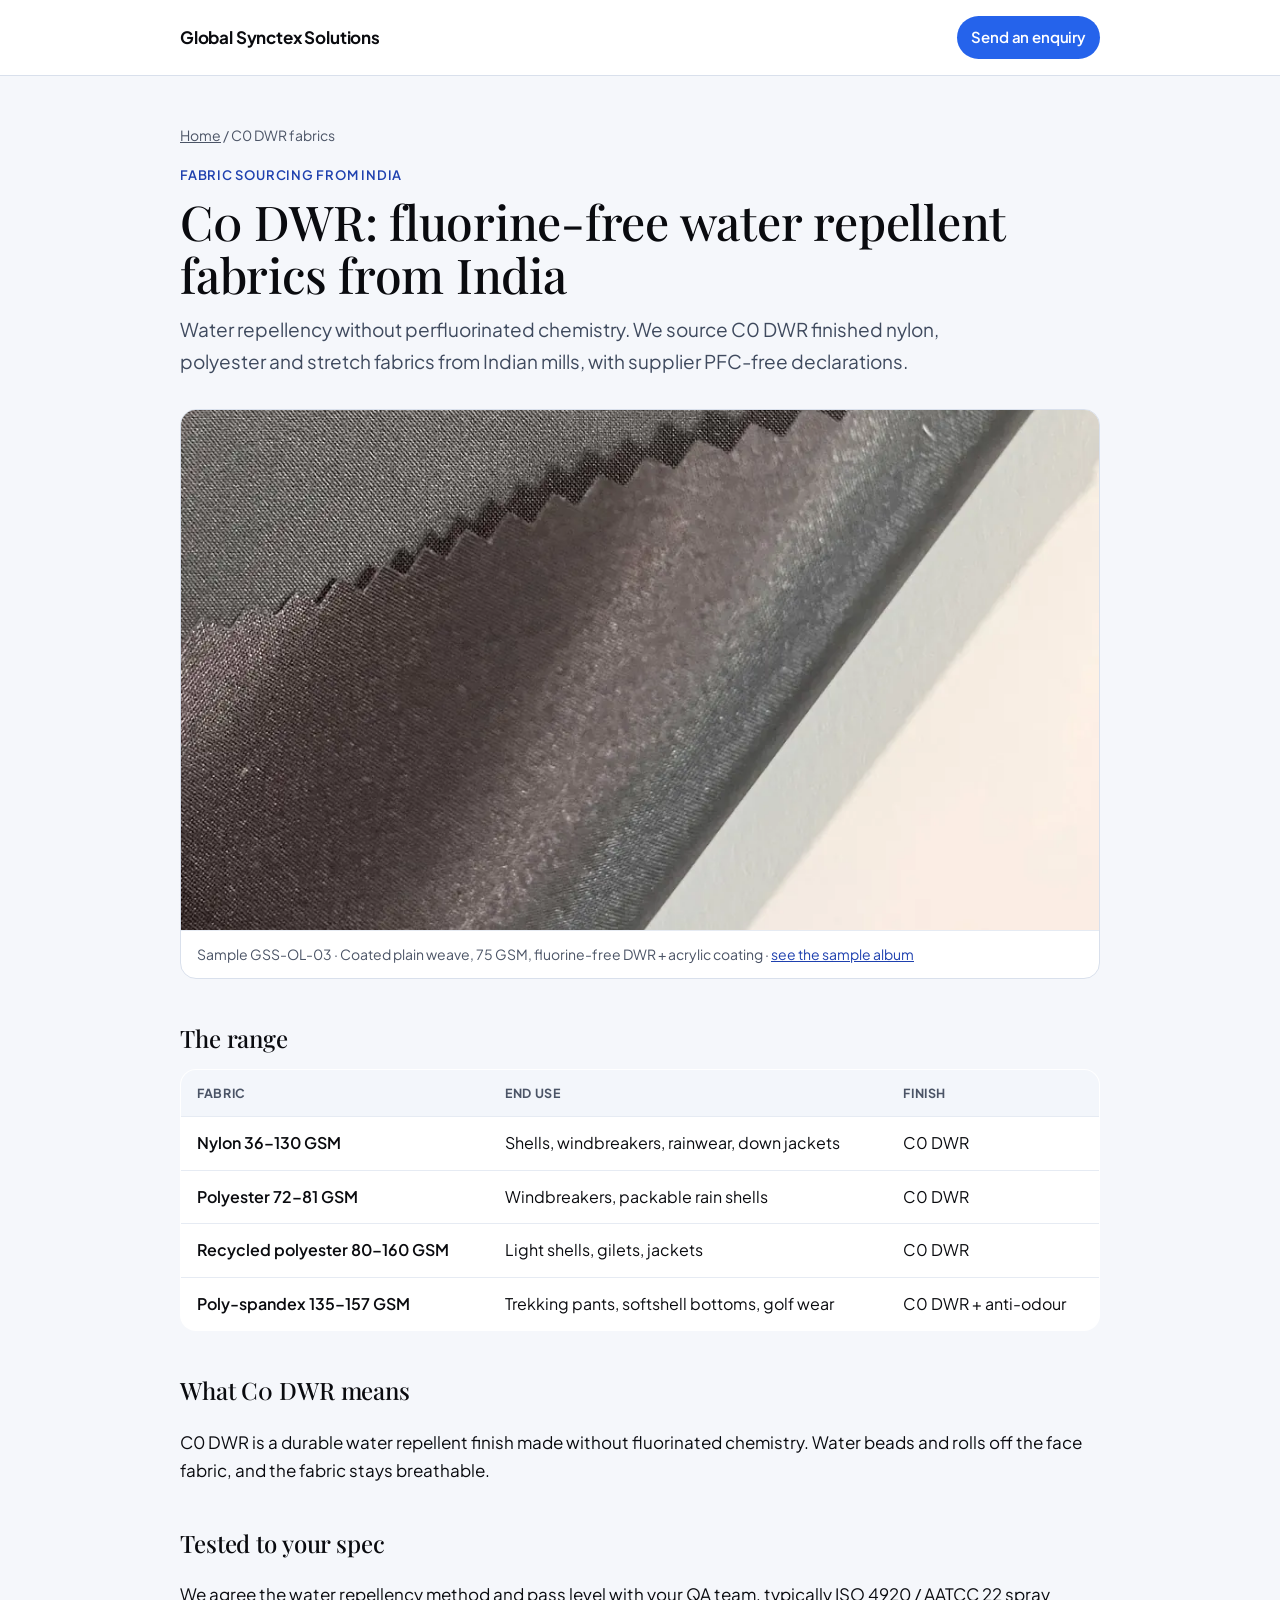
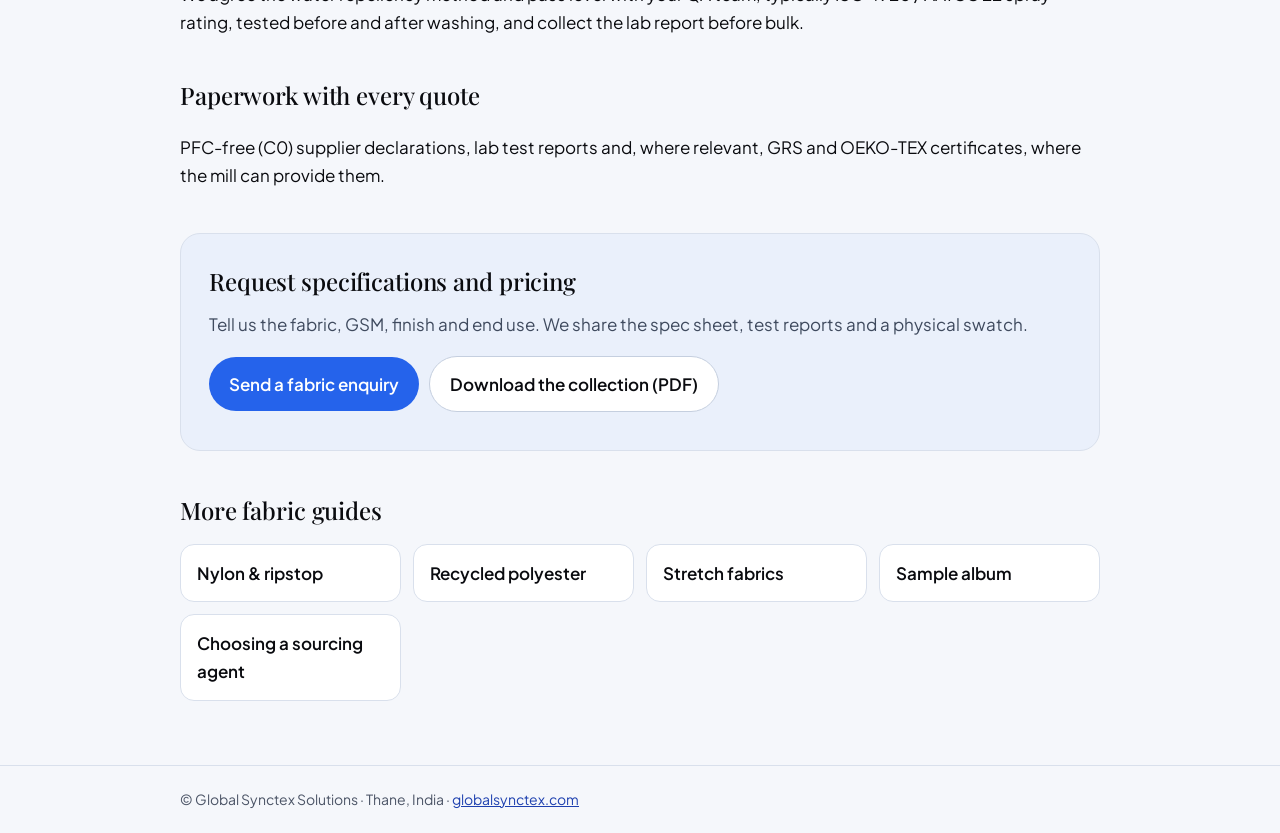
==== commit 426c41e1: "SEO: sourcing-agent headline, image alt text, two buyer guides - Homepage H1 now includes "textile s" ====
--- a/c0-dwr-fluorine-free-fabric-india.html
+++ b/c0-dwr-fluorine-free-fabric-india.html
@@ -24,7 +24,7 @@
 <h2>What C0 DWR means</h2><p>C0 DWR is a durable water repellent finish made without fluorinated chemistry. Water beads and rolls off the face fabric, and the fabric stays breathable.</p><h2>Tested to your spec</h2><p>We agree the water repellency method and pass level with your QA team, typically ISO 4920 / AATCC 22 spray rating, tested before and after washing, and collect the lab report before bulk.</p><h2>Paperwork with every quote</h2><p>PFC-free (C0) supplier declarations, lab test reports and, where relevant, GRS and OEKO-TEX certificates, where the mill can provide them.</p>
 <div class="box"><h2>Request specifications and pricing</h2><p>Tell us the fabric, GSM, finish and end use. We share the spec sheet, test reports and a physical swatch.</p>
 <a class="btn" href="./#enquire">Send a fabric enquiry</a><a class="btn sec" href="Global_Synctex_Performance_Fabrics.pdf" download>Download the collection (PDF)</a></div>
-<h2>More fabric guides</h2><div class="more"><a href="nylon-ripstop-fabric-supplier-india.html">Nylon &amp; ripstop</a><a href="recycled-polyester-fabric-supplier-india.html">Recycled polyester</a><a href="stretch-fabric-trekking-pants-india.html">Stretch fabrics</a><a href="./#samples">Sample album</a></div>
+<h2>More fabric guides</h2><div class="more"><a href="nylon-ripstop-fabric-supplier-india.html">Nylon &amp; ripstop</a><a href="recycled-polyester-fabric-supplier-india.html">Recycled polyester</a><a href="stretch-fabric-trekking-pants-india.html">Stretch fabrics</a><a href="./#samples">Sample album</a><a href="how-to-choose-textile-sourcing-agent-india.html">Choosing a sourcing agent</a></div>
 </div></main>
 <footer><div class="w">© Global Synctex Solutions · Thane, India · <a href="./">globalsynctex.com</a></div></footer>
 </body>
--- a/guides.css
+++ b/guides.css
@@ -19,5 +19,10 @@
 footer{border-top:1px solid #d9e0ec}footer .w{padding:22px 20px;font-size:14px;color:#4b5466}
 @media(max-width:600px){td:first-child{white-space:normal}th,td{padding:11px 12px}}
 
-h1,h2{font-family:"Playfair Display",Georgia,serif;letter-spacing:-.01em;font-weight:800}
+h1,h2{font-family:"Playfair Display",Georgia,serif;letter-spacing:-.005em;font-weight:500}
 .btn,header .cta{border-radius:999px}
+
+.byline{font-size:14px;color:#4b5466;margin:0 0 22px}
+main ul,main ol{padding-left:1.3em}main li{margin:6px 0}
+h3{font-size:18px;margin:26px 0 6px;letter-spacing:-.01em}
+.src{margin-top:36px;font-size:13px;color:#4b5466}.src a{color:#4b5466}
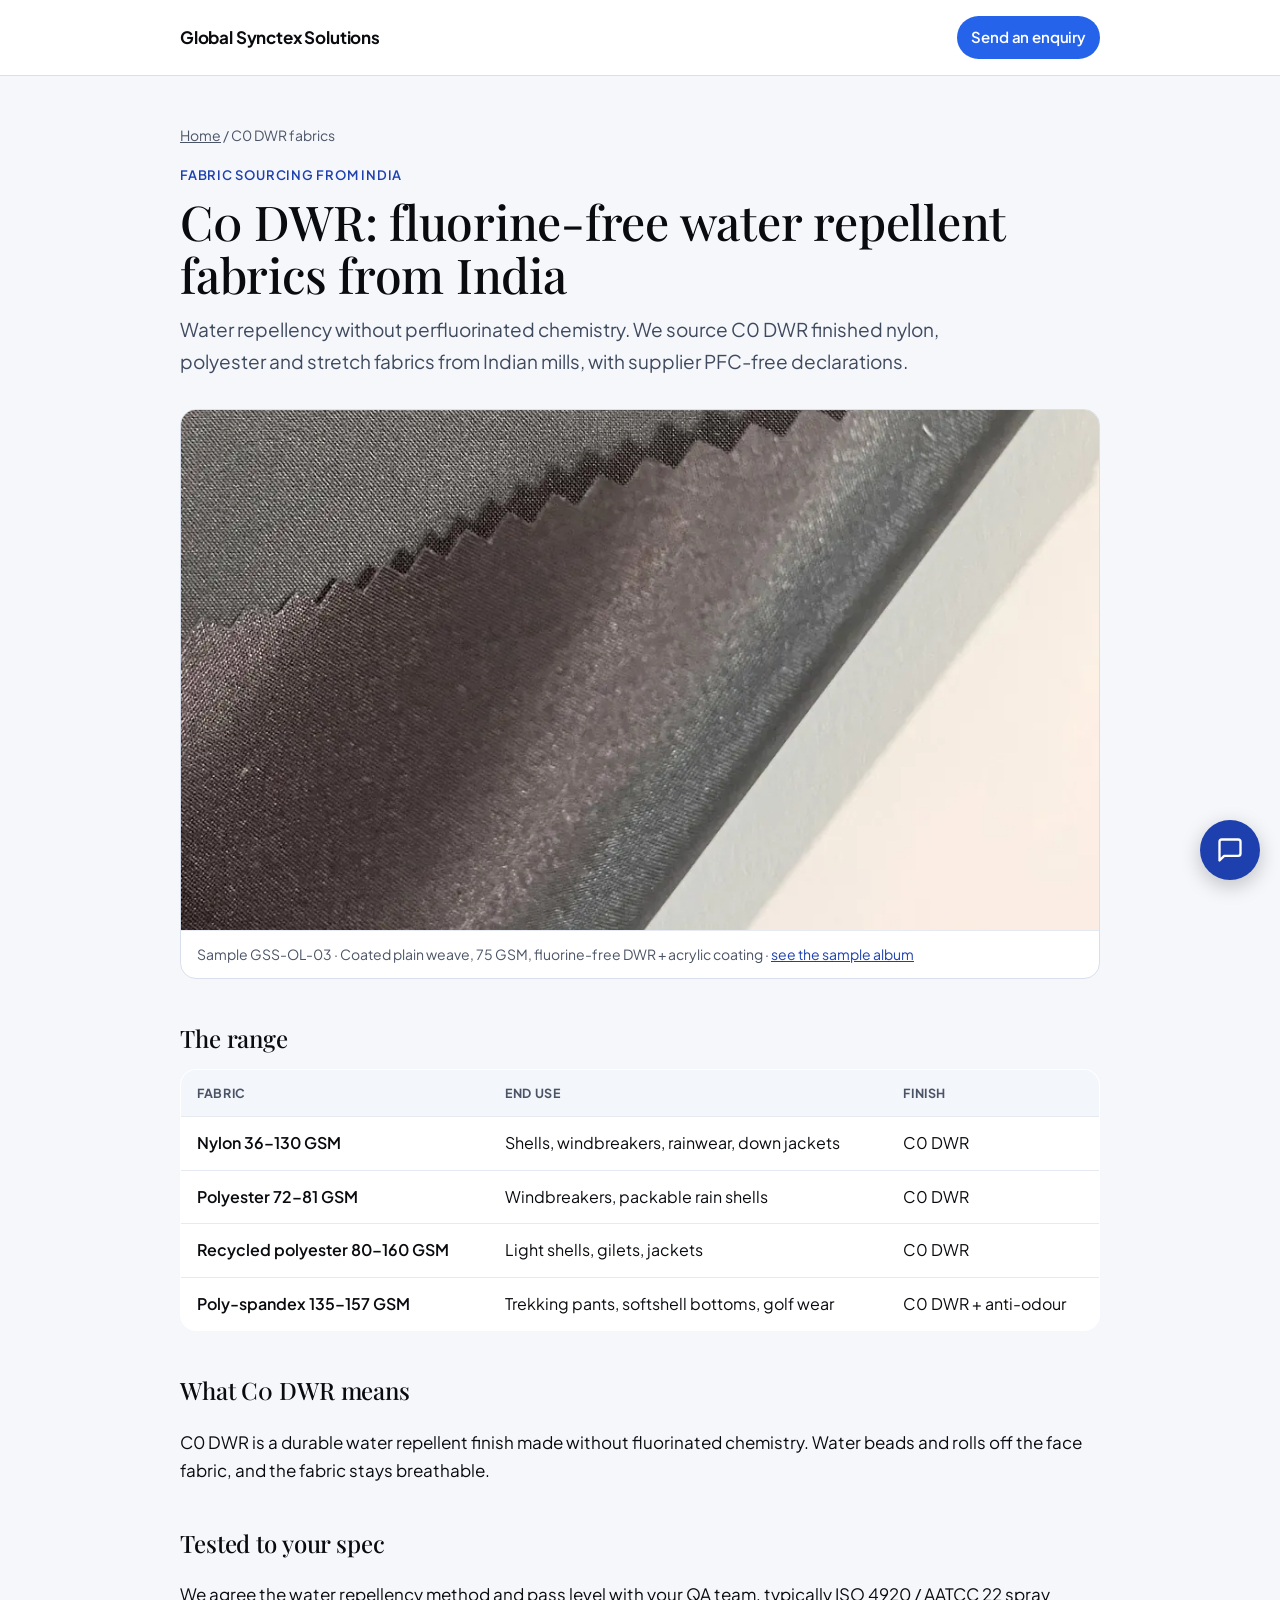
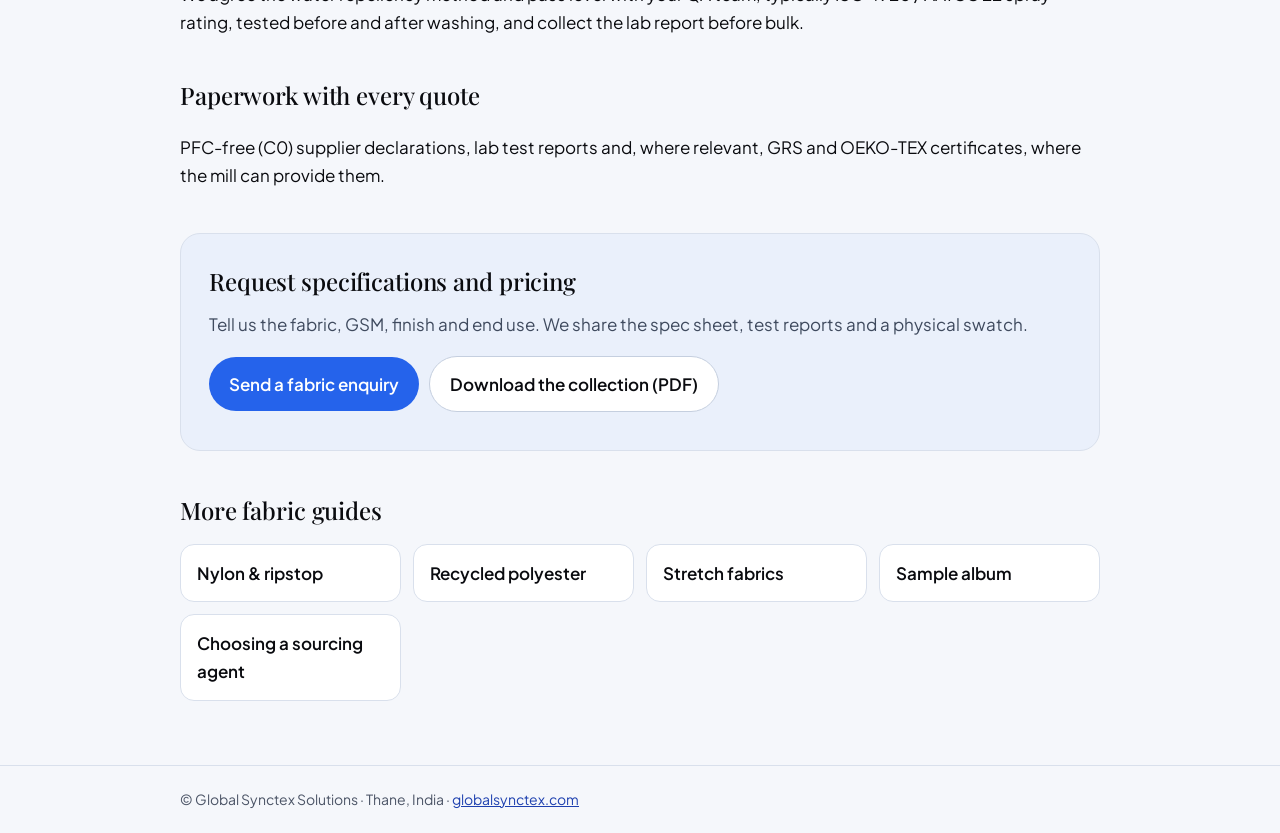
==== commit b1228a6a: "Add website chat assistant and GoatCounter visitor counter - gs-assistant.js: pop-up chat assistant " ====
--- a/c0-dwr-fluorine-free-fabric-india.html
+++ b/c0-dwr-fluorine-free-fabric-india.html
@@ -27,5 +27,7 @@
 <h2>More fabric guides</h2><div class="more"><a href="nylon-ripstop-fabric-supplier-india.html">Nylon &amp; ripstop</a><a href="recycled-polyester-fabric-supplier-india.html">Recycled polyester</a><a href="stretch-fabric-trekking-pants-india.html">Stretch fabrics</a><a href="./#samples">Sample album</a><a href="how-to-choose-textile-sourcing-agent-india.html">Choosing a sourcing agent</a></div>
 </div></main>
 <footer><div class="w">© Global Synctex Solutions · Thane, India · <a href="./">globalsynctex.com</a></div></footer>
+<script src="/gs-assistant.js" defer></script>
+<script data-goatcounter="https://globalsynctex.goatcounter.com/count" async src="//gc.zgo.at/count.js"></script>
 </body>
 </html>
